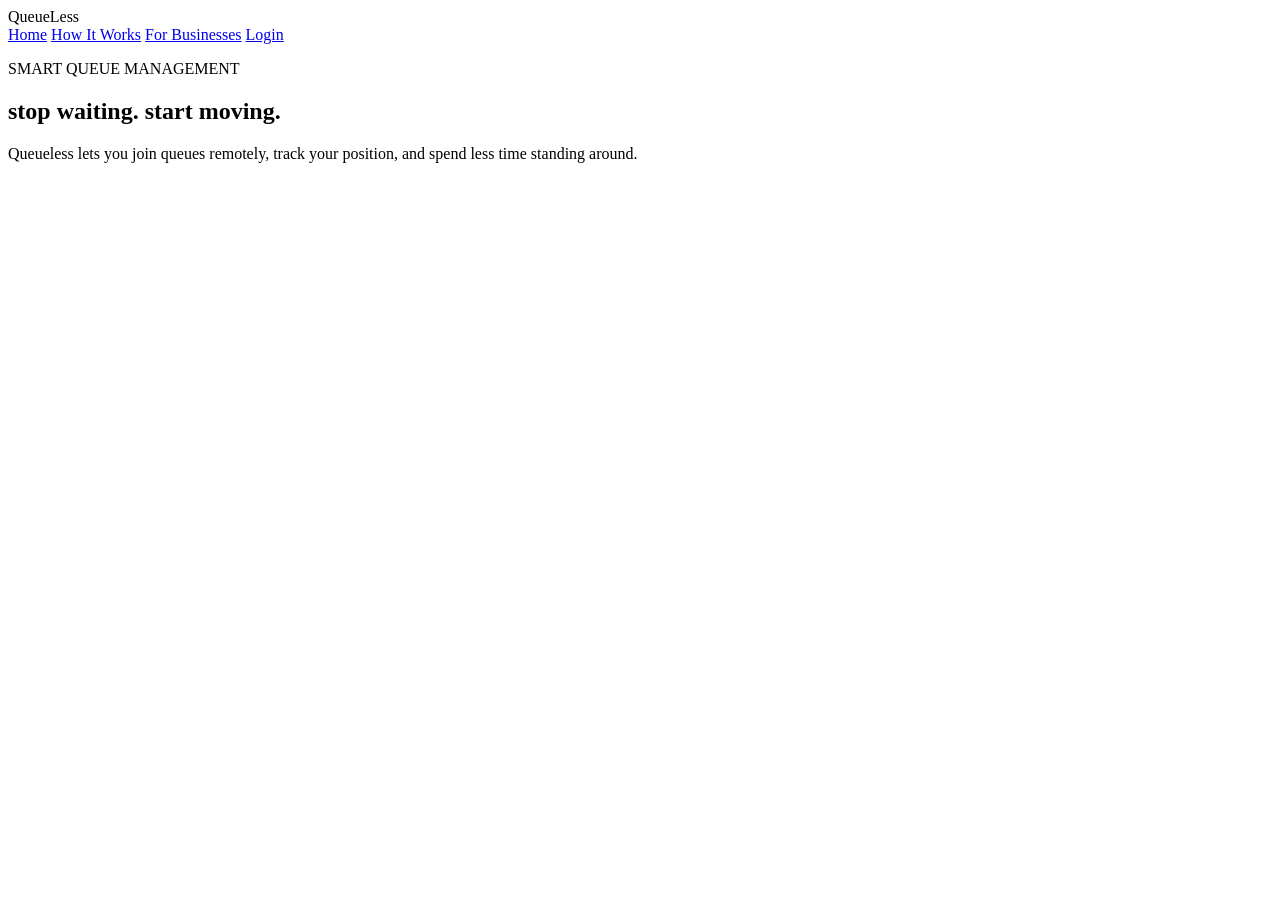
==== index.html @ 55c0b99a "starting with html layout" ====
<!DOCTYPE html>
<html lang="en">

<head>
    <meta charset="UTF-8">

    <meta name="viewport" content="width=device-width, initial-scale=1.0">

    <title>Queueless - skip the wait</title>

    <link rel="stylesheet" href="css/style.css">
</head>

<body>
    <!-- Navigation -->

    <header class="navbar">
        <div class="logo">
            Queue<span>Less</span>
        </div>

        <nav>
            <a href="#home">Home</a>
            <a href="#how-it-works">How It Works</a>
            <a href="#business">For Businesses</a>
            <a href="#">Login</a>
        </nav>
    </header>

    <!--Hero Section-->

    <main>
        <section class="hero" id="home">
            <div class="hero-content">
                <p class="hero-label">
                    SMART QUEUE MANAGEMENT
                </p>
                <h1>
                    stop waiting.
                    <span>start moving.</span>
                </h1>

                <p class="hero-description">
                    Queueless lets you join queues remotely,
                    track your position, and spend less time
                    standing around.
                </p>
                <div class="hero"
            </div>
        </section>
    </main>
</body>
</html>
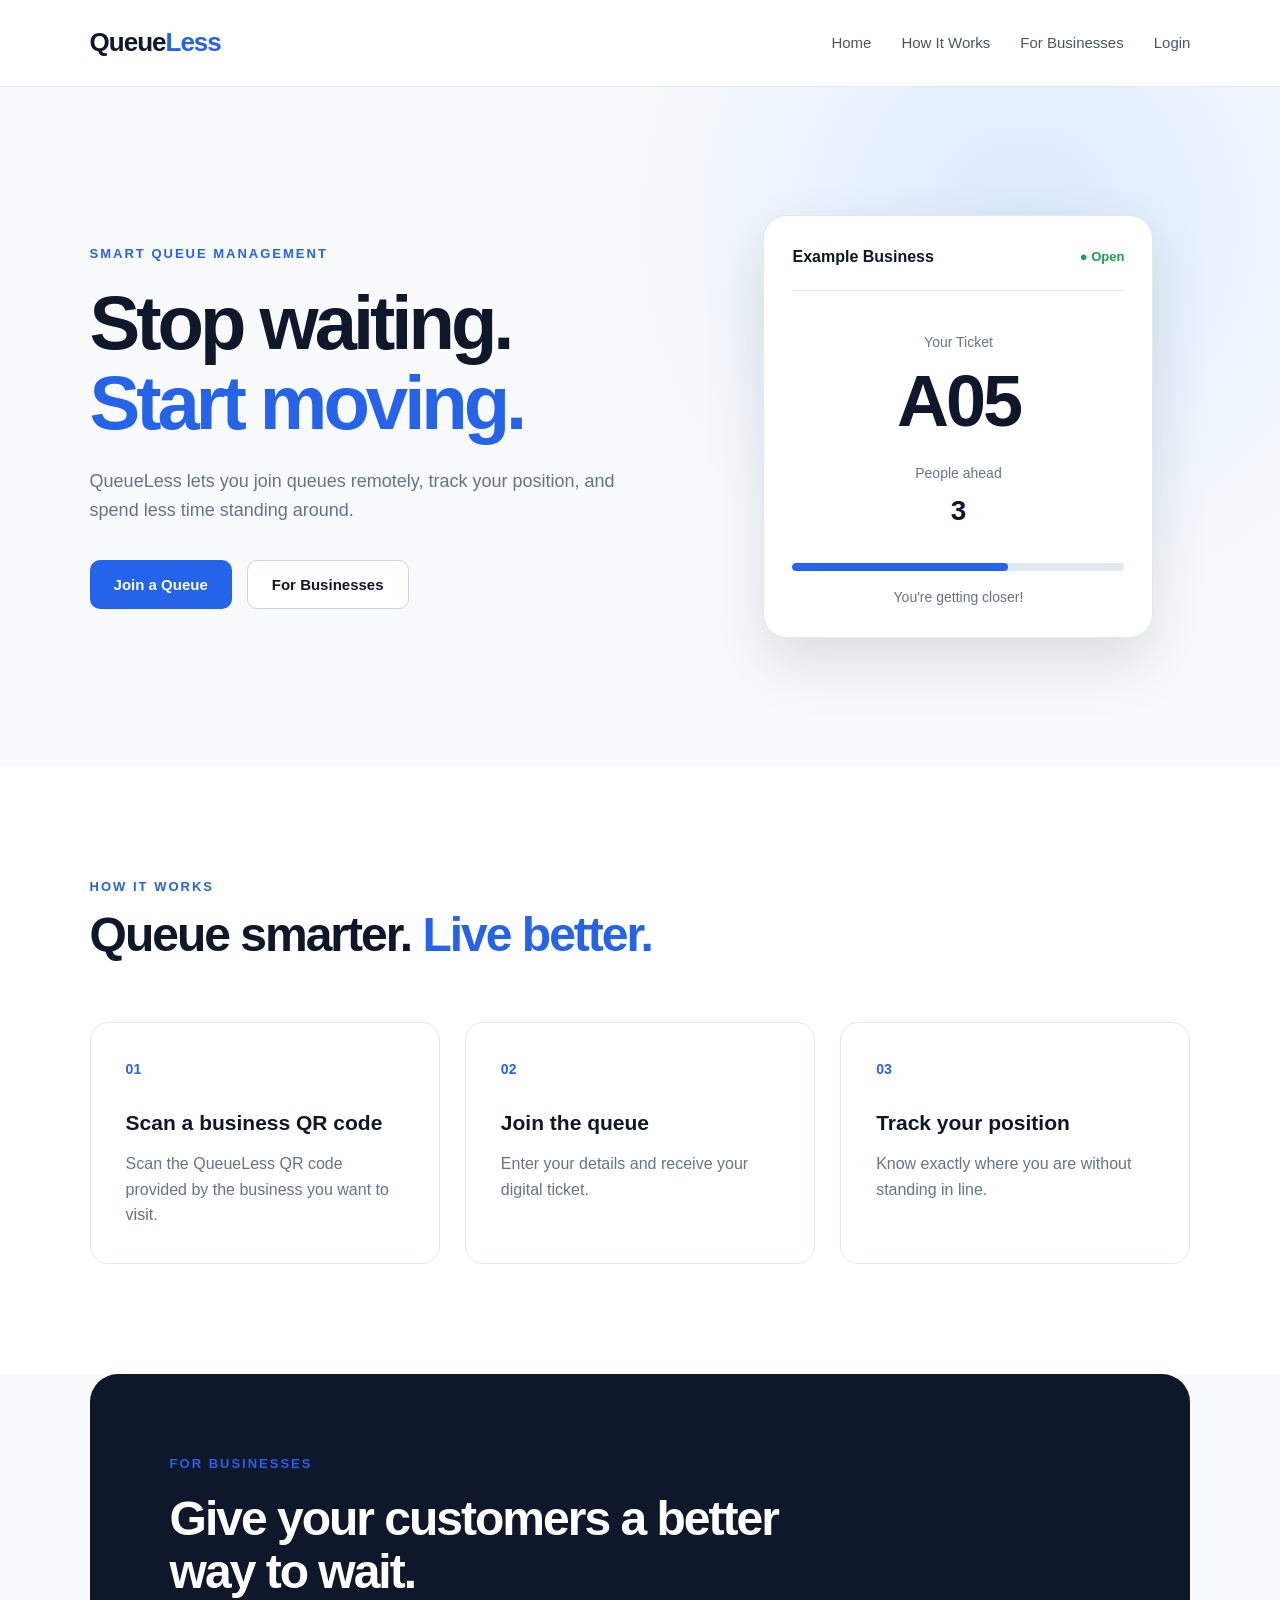
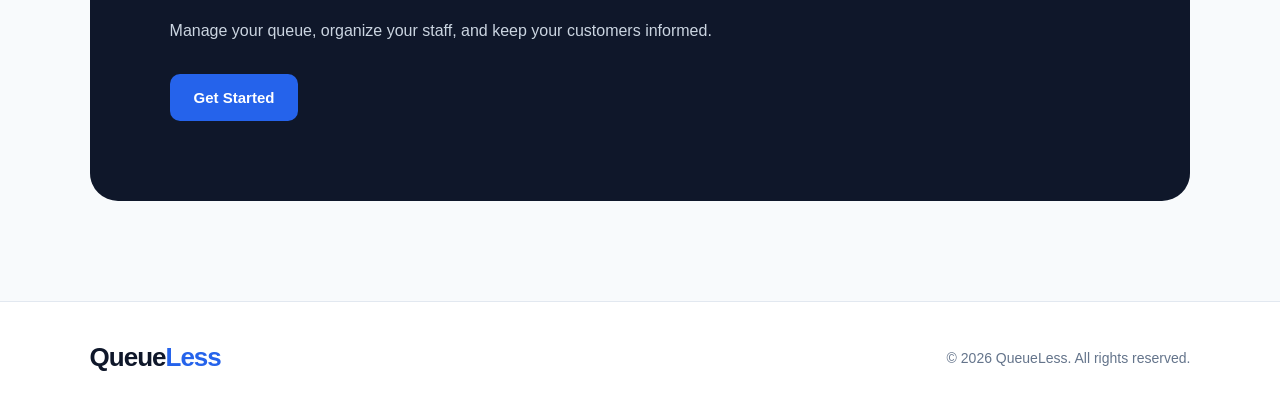
==== commit f70f5339: "feat: fronted started." ====
--- a/index.html
+++ b/index.html
@@ -6,15 +6,19 @@
 
     <meta name="viewport" content="width=device-width, initial-scale=1.0">
 
-    <title>Queueless - skip the wait</title>
+    <title>QueueLess — Skip the Wait</title>
 
     <link rel="stylesheet" href="css/style.css">
 </head>
 
 <body>
-    <!-- Navigation -->
+
+    <!-- =========================
+         NAVIGATION
+    ========================== -->
 
     <header class="navbar">
+
         <div class="logo">
             Queue<span>Less</span>
         </div>
@@ -25,29 +29,370 @@
             <a href="#business">For Businesses</a>
             <a href="#">Login</a>
         </nav>
+
     </header>
 
-    <!--Hero Section-->
+
+    <!-- =========================
+         MAIN CONTENT
+    ========================== -->
 
     <main>
+
+        <!-- =========================
+             HERO SECTION
+        ========================== -->
+
         <section class="hero" id="home">
+
             <div class="hero-content">
+
                 <p class="hero-label">
                     SMART QUEUE MANAGEMENT
                 </p>
+
                 <h1>
-                    stop waiting.
-                    <span>start moving.</span>
+                    Stop waiting.
+                    <span>Start moving.</span>
                 </h1>
 
                 <p class="hero-description">
-                    Queueless lets you join queues remotely,
+                    QueueLess lets you join queues remotely,
                     track your position, and spend less time
                     standing around.
                 </p>
-                <div class="hero"
-            </div>
+
+                <div class="hero-buttons">
+
+                    <button class="primary-btn" id="joinQueueBtn">
+                        Join a Queue
+                    </button>
+
+                    <button class="secondary-btn">
+                        For Businesses
+                    </button>
+
+                </div>
+
+            </div>
+
+
+            <!-- Queue Preview -->
+
+            <div class="queue-preview">
+
+                <div class="queue-card">
+
+                    <div class="queue-card-header">
+
+                        <span>
+                            Example Business
+                        </span>
+
+                        <span class="status">
+                            ● Open
+                        </span>
+
+                    </div>
+
+
+                    <div class="ticket">
+
+                        <p>
+                            Your Ticket
+                        </p>
+
+                        <h2>
+                            A05
+                        </h2>
+
+                        <p>
+                            People ahead
+                        </p>
+
+                        <strong>
+                            3
+                        </strong>
+
+                    </div>
+
+
+                    <div class="queue-progress">
+
+                        <div></div>
+
+                    </div>
+
+
+                    <p class="queue-message">
+                        You're getting closer!
+                    </p>
+
+                </div>
+
+            </div>
+
         </section>
+
+
+        <!-- =========================
+             CUSTOMER JOIN QUEUE MODAL
+        ========================== -->
+
+        <div class="join-form-container" id="joinFormContainer">
+
+            <div class="join-form">
+
+                <button
+                    class="close-btn"
+                    id="closeFormBtn"
+                    type="button"
+                >
+                    ×
+                </button>
+
+
+                <p class="hero-label">
+                    JOIN QUEUE
+                </p>
+
+
+                <h2>
+                    Get your place in line.
+                </h2>
+
+
+                <p>
+                    Enter your information below to join
+                    this business's queue.
+                </p>
+
+
+                <form id="joinQueueForm">
+
+                    <!-- Customer Name -->
+
+                    <div class="form-group">
+
+                        <label for="customerName">
+                            Your Name
+                        </label>
+
+                        <input
+                            type="text"
+                            id="customerName"
+                            placeholder="Enter your name"
+                            required
+                        >
+
+                    </div>
+
+
+                    <!-- Phone Number -->
+
+                    <div class="form-group">
+
+                        <label for="customerPhone">
+                            Phone Number
+                        </label>
+
+                        <input
+                            type="tel"
+                            id="customerPhone"
+                            placeholder="e.g. 690123456"
+                            required
+                        >
+
+                    </div>
+
+
+                    <!-- Number of People -->
+
+                    <div class="form-group">
+
+                        <label for="people">
+                            Number of People
+                        </label>
+
+                        <input
+                            type="number"
+                            id="people"
+                            min="1"
+                            value="1"
+                            required
+                        >
+
+                    </div>
+
+
+                    <!-- Submit -->
+
+                    <button
+                        type="submit"
+                        class="primary-btn form-submit-btn"
+                    >
+                        Join Queue
+                    </button>
+
+                </form>
+
+            </div>
+
+        </div>
+
+
+        <!-- =========================
+             HOW IT WORKS
+        ========================== -->
+
+        <section
+            class="how-it-works"
+            id="how-it-works"
+        >
+
+            <div class="section-heading">
+
+                <p>
+                    HOW IT WORKS
+                </p>
+
+                <h2>
+                    Queue smarter.
+                    <span>Live better.</span>
+                </h2>
+
+            </div>
+
+
+            <div class="steps">
+
+                <!-- Step 1 -->
+
+                <div class="step">
+
+                    <div class="step-number">
+                        01
+                    </div>
+
+                    <h3>
+                        Scan a business QR code
+                    </h3>
+
+                    <p>
+                        Scan the QueueLess QR code provided
+                        by the business you want to visit.
+                    </p>
+
+                </div>
+
+
+                <!-- Step 2 -->
+
+                <div class="step">
+
+                    <div class="step-number">
+                        02
+                    </div>
+
+                    <h3>
+                        Join the queue
+                    </h3>
+
+                    <p>
+                        Enter your details and receive
+                        your digital ticket.
+                    </p>
+
+                </div>
+
+
+                <!-- Step 3 -->
+
+                <div class="step">
+
+                    <div class="step-number">
+                        03
+                    </div>
+
+                    <h3>
+                        Track your position
+                    </h3>
+
+                    <p>
+                        Know exactly where you are
+                        without standing in line.
+                    </p>
+
+                </div>
+
+            </div>
+
+        </section>
+
+
+        <!-- =========================
+             BUSINESS SECTION
+        ========================== -->
+
+        <section
+            class="business-section"
+            id="business"
+        >
+
+            <div>
+
+                <p class="hero-label">
+                    FOR BUSINESSES
+                </p>
+
+
+                <h2>
+                    Give your customers
+                    a better way to wait.
+                </h2>
+
+
+                <p>
+                    Manage your queue, organize your staff,
+                    and keep your customers informed.
+                </p>
+
+
+                <button class="primary-btn">
+                    Get Started
+                </button>
+
+            </div>
+
+        </section>
+
     </main>
+
+
+    <!-- =========================
+         FOOTER
+    ========================== -->
+
+    <footer>
+
+        <div class="logo">
+            Queue<span>Less</span>
+        </div>
+
+
+        <p>
+            © 2026 QueueLess. All rights reserved.
+        </p>
+
+    </footer>
+
+
+    <!-- =========================
+         JAVASCRIPT
+    ========================== -->
+
+    <script src="js/script.js"></script>
+
 </body>
+
 </html>
--- a/css/style.css
+++ b/css/style.css
@@ -0,0 +1,577 @@
+/* =========================
+   RESET
+========================= */
+
+* {
+    margin: 0;
+    padding: 0;
+    box-sizing: border-box;
+}
+
+html {
+    scroll-behavior: smooth;
+}
+
+body {
+    font-family: Arial, Helvetica, sans-serif;
+    background: #f8fafc;
+    color: #0f172a;
+    line-height: 1.6;
+}
+
+
+/* =========================
+   NAVBAR
+========================= */
+
+.navbar {
+    width: 100%;
+    padding: 22px 7%;
+    display: flex;
+    justify-content: space-between;
+    align-items: center;
+    background: white;
+    border-bottom: 1px solid #e2e8f0;
+}
+
+.logo {
+    font-size: 26px;
+    font-weight: 800;
+    letter-spacing: -1px;
+}
+
+.logo span {
+    color: #2563eb;
+}
+
+.navbar nav {
+    display: flex;
+    gap: 30px;
+}
+
+.navbar nav a {
+    text-decoration: none;
+    color: #475569;
+    font-size: 15px;
+    font-weight: 500;
+    transition: 0.3s;
+}
+
+.navbar nav a:hover {
+    color: #2563eb;
+}
+
+
+/* =========================
+   HERO
+========================= */
+
+.hero {
+    min-height: 680px;
+    padding: 80px 7%;
+    display: grid;
+    grid-template-columns: 1.1fr 0.9fr;
+    gap: 70px;
+    align-items: center;
+    background:
+        radial-gradient(
+            circle at 80% 20%,
+            #dbeafe 0%,
+            transparent 35%
+        ),
+        #f8fafc;
+}
+
+.hero-content {
+    max-width: 650px;
+}
+
+.hero-label {
+    color: #2563eb;
+    font-size: 13px;
+    font-weight: 800;
+    letter-spacing: 2px;
+    margin-bottom: 18px;
+}
+
+.hero h1 {
+    font-size: clamp(48px, 6vw, 76px);
+    line-height: 1.05;
+    letter-spacing: -4px;
+    margin-bottom: 25px;
+}
+
+.hero h1 span {
+    display: block;
+    color: #2563eb;
+}
+
+.hero-description {
+    max-width: 540px;
+    color: #64748b;
+    font-size: 18px;
+    margin-bottom: 35px;
+}
+
+.hero-buttons {
+    display: flex;
+    gap: 15px;
+    flex-wrap: wrap;
+}
+
+
+/* =========================
+   BUTTONS
+========================= */
+
+button {
+    border: none;
+    cursor: pointer;
+    font-family: inherit;
+    font-weight: 700;
+    font-size: 15px;
+    padding: 15px 24px;
+    border-radius: 10px;
+    transition: 0.3s;
+}
+
+.primary-btn {
+    background: #2563eb;
+    color: white;
+}
+
+.primary-btn:hover {
+    background: #1d4ed8;
+    transform: translateY(-2px);
+}
+
+.secondary-btn {
+    background: white;
+    color: #0f172a;
+    border: 1px solid #cbd5e1;
+}
+
+.secondary-btn:hover {
+    border-color: #2563eb;
+    color: #2563eb;
+}
+
+
+/* =========================
+   QUEUE CARD
+========================= */
+
+.queue-preview {
+    display: flex;
+    justify-content: center;
+}
+
+.queue-card {
+    width: 100%;
+    max-width: 390px;
+    padding: 28px;
+    background: white;
+    border-radius: 24px;
+    border: 1px solid #e2e8f0;
+    box-shadow: 0 25px 60px rgba(15, 23, 42, 0.12);
+    animation: floatCard 4s ease-in-out infinite;
+}
+
+.queue-card-header {
+    display: flex;
+    justify-content: space-between;
+    align-items: center;
+    font-weight: 700;
+    padding-bottom: 20px;
+    border-bottom: 1px solid #e2e8f0;
+}
+
+.status {
+    color: #16a34a;
+    font-size: 13px;
+}
+
+.ticket {
+    text-align: center;
+    padding: 40px 0 30px;
+}
+
+.ticket p {
+    color: #64748b;
+    font-size: 14px;
+}
+
+.ticket h2 {
+    font-size: 72px;
+    line-height: 1;
+    margin: 12px 0 25px;
+    letter-spacing: -3px;
+}
+
+.ticket strong {
+    display: block;
+    font-size: 28px;
+    margin-top: 4px;
+}
+
+.queue-progress {
+    height: 8px;
+    background: #e2e8f0;
+    border-radius: 20px;
+    overflow: hidden;
+}
+
+.queue-progress div {
+    width: 65%;
+    height: 100%;
+    background: #2563eb;
+    border-radius: inherit;
+}
+
+.queue-message {
+    text-align: center;
+    color: #64748b;
+    font-size: 14px;
+    margin-top: 15px;
+}
+
+
+/* =========================
+   HOW IT WORKS
+========================= */
+
+.how-it-works {
+    padding: 110px 7%;
+    background: white;
+}
+
+.section-heading {
+    max-width: 650px;
+    margin-bottom: 60px;
+}
+
+.section-heading p {
+    color: #2563eb;
+    font-size: 13px;
+    font-weight: 800;
+    letter-spacing: 2px;
+    margin-bottom: 12px;
+}
+
+.section-heading h2 {
+    font-size: 48px;
+    line-height: 1.1;
+    letter-spacing: -2px;
+}
+
+.section-heading h2 span {
+    color: #2563eb;
+}
+
+.steps {
+    display: grid;
+    grid-template-columns: repeat(3, 1fr);
+    gap: 25px;
+}
+
+.step {
+    padding: 35px;
+    border: 1px solid #e2e8f0;
+    border-radius: 18px;
+    transition: 0.3s;
+}
+
+.step:hover {
+    transform: translateY(-5px);
+    box-shadow: 0 15px 35px rgba(15, 23, 42, 0.08);
+}
+
+.step-number {
+    color: #2563eb;
+    font-size: 14px;
+    font-weight: 800;
+    margin-bottom: 25px;
+}
+
+.step h3 {
+    font-size: 21px;
+    margin-bottom: 12px;
+}
+
+.step p {
+    color: #64748b;
+}
+
+
+/* =========================
+   BUSINESS SECTION
+========================= */
+
+.business-section {
+    margin: 0 7% 100px;
+    padding: 80px;
+    border-radius: 28px;
+    background: #0f172a;
+    color: white;
+}
+
+.business-section h2 {
+    max-width: 650px;
+    font-size: 48px;
+    line-height: 1.1;
+    letter-spacing: -2px;
+    margin-bottom: 20px;
+}
+
+.business-section > div > p:not(.hero-label) {
+    max-width: 550px;
+    color: #cbd5e1;
+    margin-bottom: 30px;
+}
+
+
+/* =========================
+   FOOTER
+========================= */
+
+footer {
+    padding: 35px 7%;
+    display: flex;
+    justify-content: space-between;
+    align-items: center;
+    background: white;
+    border-top: 1px solid #e2e8f0;
+}
+
+footer p {
+    color: #64748b;
+    font-size: 14px;
+}
+
+/* =========================
+   JOIN QUEUE MODAL
+========================= */
+
+.join-form-container {
+    display: none;
+    position: fixed;
+    inset: 0;
+    z-index: 1000;
+
+    align-items: center;
+    justify-content: center;
+
+    padding: 20px;
+
+    background: rgba(15, 23, 42, 0.65);
+    backdrop-filter: blur(8px);
+}
+
+.join-form {
+    position: relative;
+
+    width: 100%;
+    max-width: 500px;
+
+    padding: 40px;
+
+    background: white;
+    border-radius: 24px;
+
+    box-shadow: 0 30px 80px rgba(15, 23, 42, 0.25);
+
+    animation: formAppear 0.25s ease;
+}
+
+.join-form h2 {
+    font-size: 34px;
+    line-height: 1.1;
+    letter-spacing: -1px;
+    margin-bottom: 10px;
+}
+
+.join-form > p:not(.hero-label) {
+    color: #64748b;
+    margin-bottom: 30px;
+}
+
+.close-btn {
+    position: absolute;
+    top: 18px;
+    right: 20px;
+
+    width: 38px;
+    height: 38px;
+
+    padding: 0;
+
+    display: flex;
+    align-items: center;
+    justify-content: center;
+
+    border-radius: 50%;
+
+    background: #f1f5f9;
+    color: #475569;
+
+    font-size: 25px;
+    font-weight: 400;
+}
+
+.close-btn:hover {
+    background: #e2e8f0;
+    color: #0f172a;
+}
+
+.form-group {
+    margin-bottom: 20px;
+}
+
+.form-group label {
+    display: block;
+
+    margin-bottom: 8px;
+
+    font-size: 14px;
+    font-weight: 700;
+    color: #334155;
+}
+
+.form-group input {
+    width: 100%;
+
+    padding: 14px 16px;
+
+    border: 1px solid #cbd5e1;
+    border-radius: 10px;
+
+    outline: none;
+
+    font-family: inherit;
+    font-size: 15px;
+
+    transition: 0.2s;
+}
+
+.form-group input:focus {
+    border-color: #2563eb;
+
+    box-shadow: 0 0 0 3px rgba(37, 99, 235, 0.12);
+}
+
+.form-submit-btn {
+    width: 100%;
+    margin-top: 5px;
+}
+
+@keyframes formAppear {
+
+    from {
+        opacity: 0;
+        transform: translateY(15px) scale(0.98);
+    }
+
+    to {
+        opacity: 1;
+        transform: translateY(0) scale(1);
+    }
+
+}
+
+
+/* =========================
+   ANIMATION
+========================= */
+
+@keyframes floatCard {
+
+    0% {
+        transform: translateY(0);
+    }
+
+    50% {
+        transform: translateY(-10px);
+    }
+
+    100% {
+        transform: translateY(0);
+    }
+
+}
+
+
+/* =========================
+   MOBILE
+========================= */
+
+@media (max-width: 800px) {
+
+    .navbar {
+        padding: 18px 5%;
+    }
+
+    .navbar nav {
+        display: none;
+    }
+
+    .hero {
+        padding: 65px 5%;
+        grid-template-columns: 1fr;
+        gap: 50px;
+        text-align: center;
+    }
+
+    .hero-description {
+        margin-left: auto;
+        margin-right: auto;
+    }
+
+    .hero-buttons {
+        justify-content: center;
+    }
+
+    .hero h1 {
+        letter-spacing: -2px;
+    }
+
+    .queue-card {
+        max-width: 360px;
+    }
+
+    .how-it-works {
+        padding: 80px 5%;
+    }
+
+    .section-heading h2 {
+        font-size: 38px;
+    }
+
+    .steps {
+        grid-template-columns: 1fr;
+    }
+
+    .business-section {
+        margin: 0 5% 70px;
+        padding: 45px 30px;
+    }
+
+    .business-section h2 {
+        font-size: 38px;
+    }
+
+    footer {
+        padding: 30px 5%;
+        flex-direction: column;
+        gap: 15px;
+        text-align: center;
+    }
+
+    .join-form {
+    padding: 30px 22px;
+}
+
+.join-form h2 {
+    font-size: 28px;
+}
+
+}
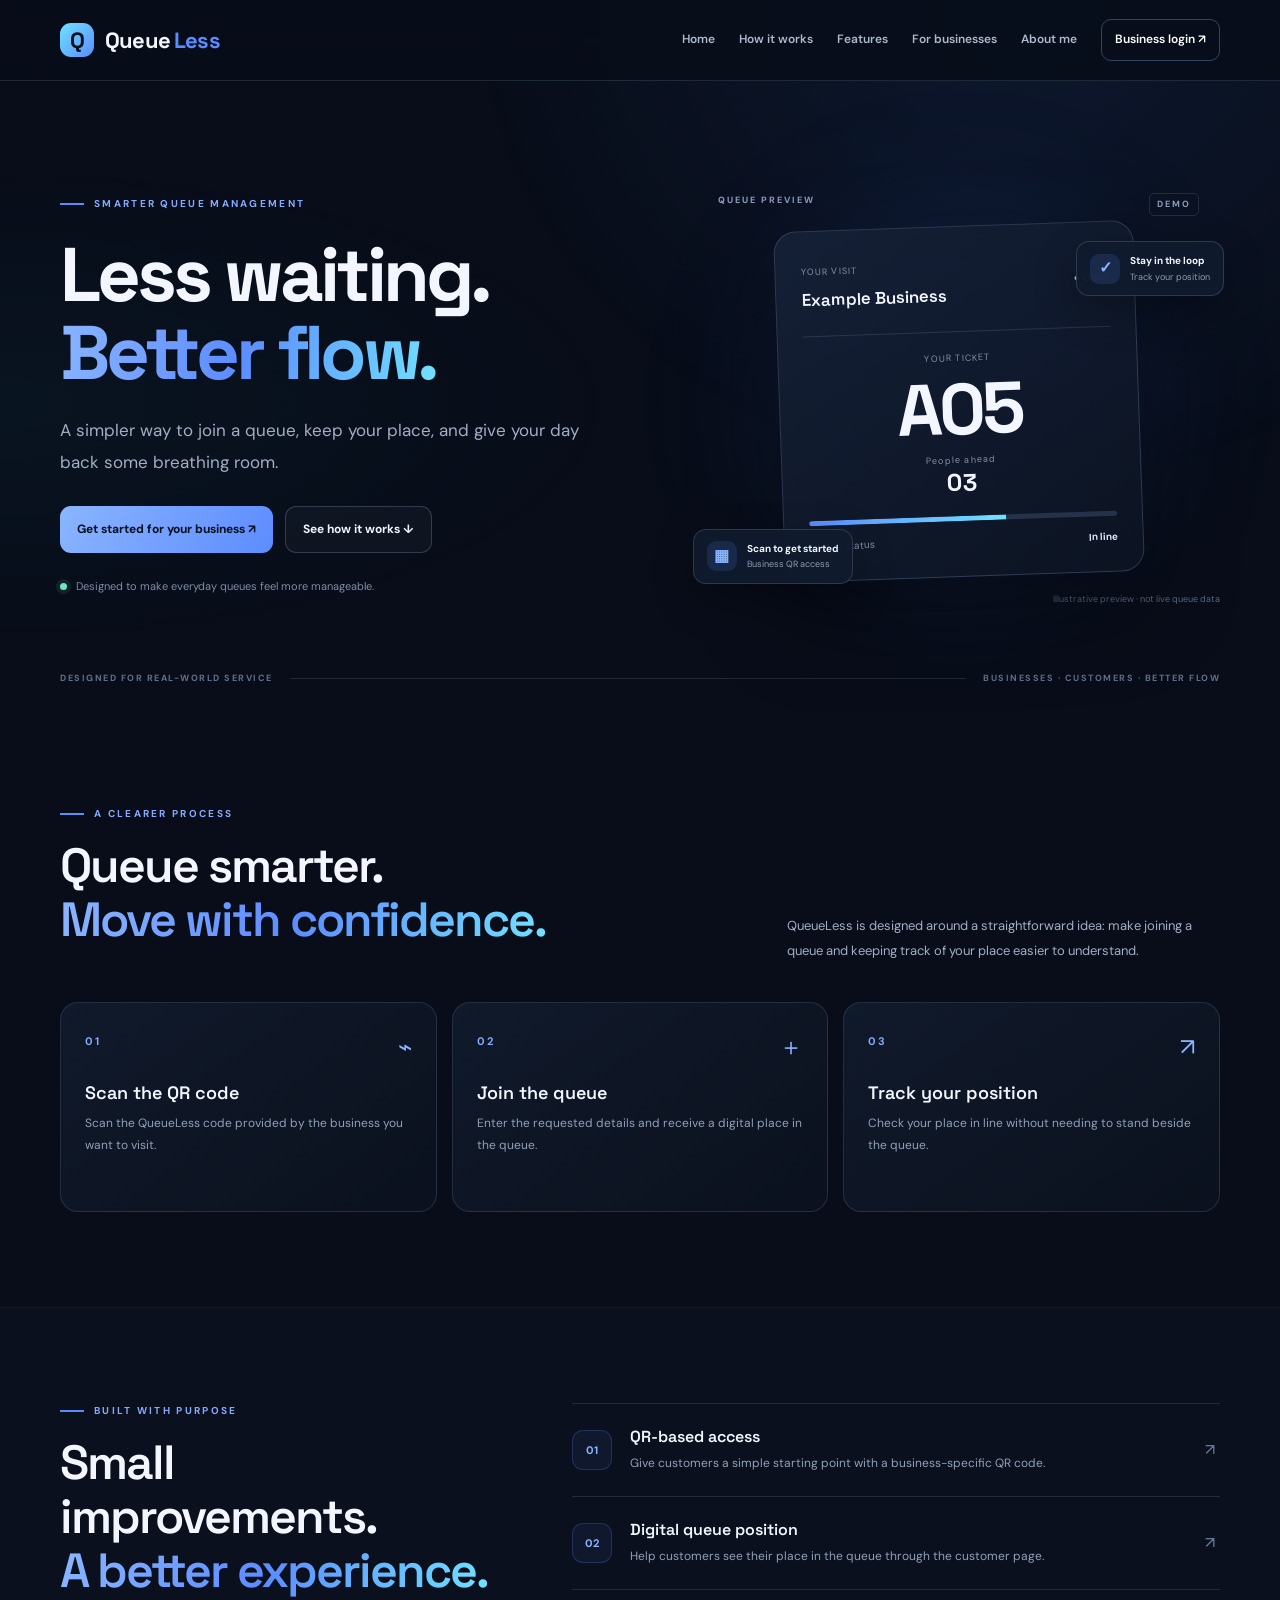
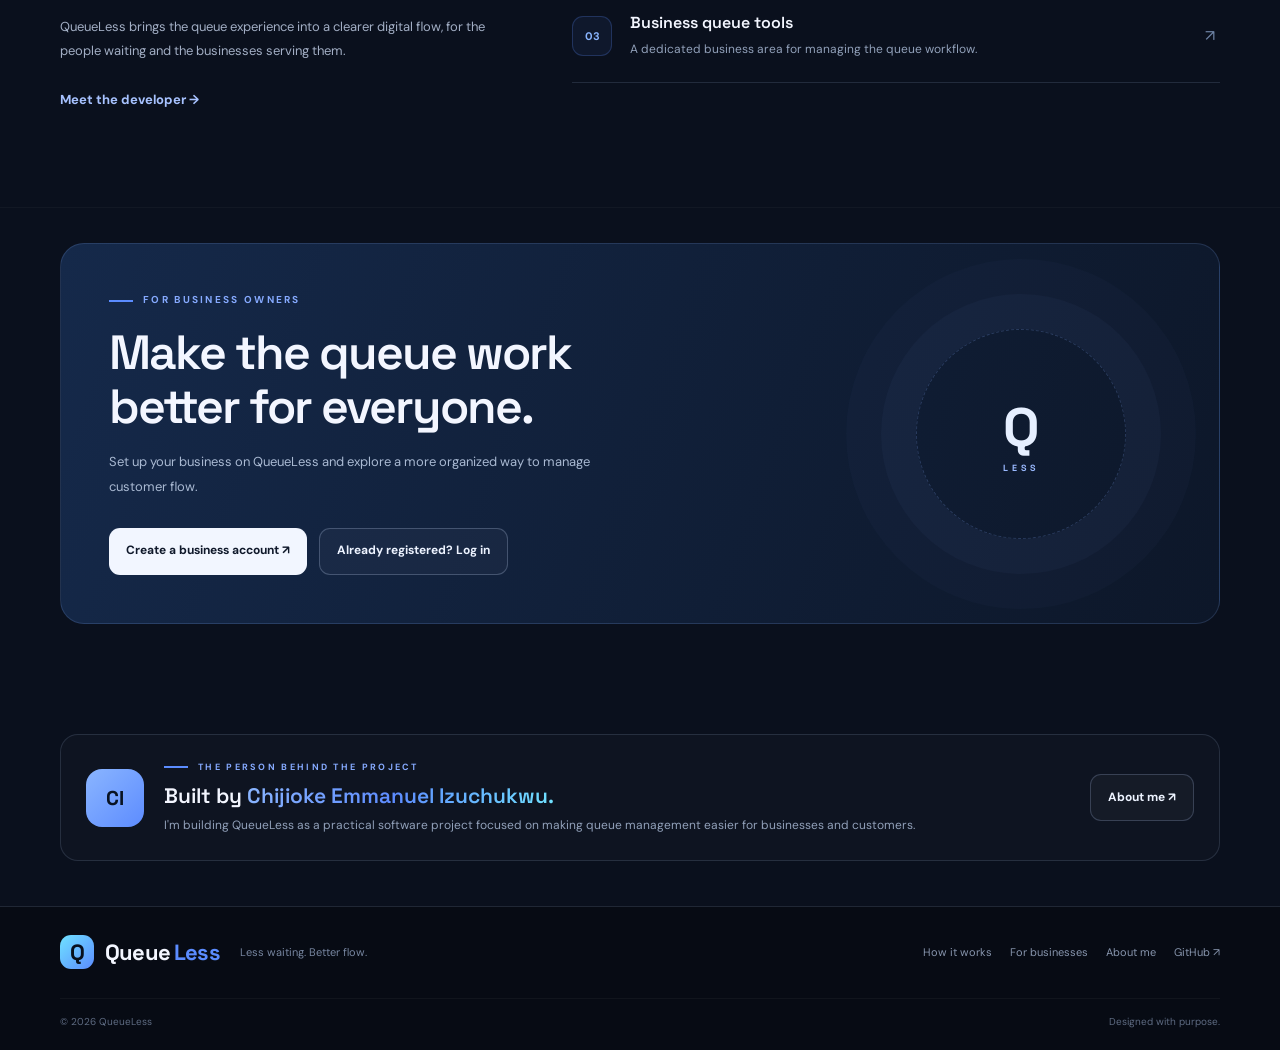
==== commit 928d58a1: "updates" ====
--- a/index.html
+++ b/index.html
@@ -1,398 +1,26 @@
-<!DOCTYPE html>
-<html lang="en">
-
-<head>
-    <meta charset="UTF-8">
-
-    <meta name="viewport" content="width=device-width, initial-scale=1.0">
-
-    <title>QueueLess — Skip the Wait</title>
-
-    <link rel="stylesheet" href="css/style.css">
-</head>
-
-<body>
-
-    <!-- =========================
-         NAVIGATION
-    ========================== -->
-
-    <header class="navbar">
-
-        <div class="logo">
-            Queue<span>Less</span>
-        </div>
-
-        <nav>
-            <a href="#home">Home</a>
-            <a href="#how-it-works">How It Works</a>
-            <a href="#business">For Businesses</a>
-            <a href="#">Login</a>
-        </nav>
-
-    </header>
-
-
-    <!-- =========================
-         MAIN CONTENT
-    ========================== -->
-
-    <main>
-
-        <!-- =========================
-             HERO SECTION
-        ========================== -->
-
-        <section class="hero" id="home">
-
-            <div class="hero-content">
-
-                <p class="hero-label">
-                    SMART QUEUE MANAGEMENT
-                </p>
-
-                <h1>
-                    Stop waiting.
-                    <span>Start moving.</span>
-                </h1>
-
-                <p class="hero-description">
-                    QueueLess lets you join queues remotely,
-                    track your position, and spend less time
-                    standing around.
-                </p>
-
-                <div class="hero-buttons">
-
-                    <button class="primary-btn" id="joinQueueBtn">
-                        Join a Queue
-                    </button>
-
-                    <button class="secondary-btn">
-                        For Businesses
-                    </button>
-
-                </div>
-
-            </div>
-
-
-            <!-- Queue Preview -->
-
-            <div class="queue-preview">
-
-                <div class="queue-card">
-
-                    <div class="queue-card-header">
-
-                        <span>
-                            Example Business
-                        </span>
-
-                        <span class="status">
-                            ● Open
-                        </span>
-
-                    </div>
-
-
-                    <div class="ticket">
-
-                        <p>
-                            Your Ticket
-                        </p>
-
-                        <h2>
-                            A05
-                        </h2>
-
-                        <p>
-                            People ahead
-                        </p>
-
-                        <strong>
-                            3
-                        </strong>
-
-                    </div>
-
-
-                    <div class="queue-progress">
-
-                        <div></div>
-
-                    </div>
-
-
-                    <p class="queue-message">
-                        You're getting closer!
-                    </p>
-
-                </div>
-
-            </div>
-
-        </section>
-
-
-        <!-- =========================
-             CUSTOMER JOIN QUEUE MODAL
-        ========================== -->
-
-        <div class="join-form-container" id="joinFormContainer">
-
-            <div class="join-form">
-
-                <button
-                    class="close-btn"
-                    id="closeFormBtn"
-                    type="button"
-                >
-                    ×
-                </button>
-
-
-                <p class="hero-label">
-                    JOIN QUEUE
-                </p>
-
-
-                <h2>
-                    Get your place in line.
-                </h2>
-
-
-                <p>
-                    Enter your information below to join
-                    this business's queue.
-                </p>
-
-
-                <form id="joinQueueForm">
-
-                    <!-- Customer Name -->
-
-                    <div class="form-group">
-
-                        <label for="customerName">
-                            Your Name
-                        </label>
-
-                        <input
-                            type="text"
-                            id="customerName"
-                            placeholder="Enter your name"
-                            required
-                        >
-
-                    </div>
-
-
-                    <!-- Phone Number -->
-
-                    <div class="form-group">
-
-                        <label for="customerPhone">
-                            Phone Number
-                        </label>
-
-                        <input
-                            type="tel"
-                            id="customerPhone"
-                            placeholder="e.g. 690123456"
-                            required
-                        >
-
-                    </div>
-
-
-                    <!-- Number of People -->
-
-                    <div class="form-group">
-
-                        <label for="people">
-                            Number of People
-                        </label>
-
-                        <input
-                            type="number"
-                            id="people"
-                            min="1"
-                            value="1"
-                            required
-                        >
-
-                    </div>
-
-
-                    <!-- Submit -->
-
-                    <button
-                        type="submit"
-                        class="primary-btn form-submit-btn"
-                    >
-                        Join Queue
-                    </button>
-
-                </form>
-
-            </div>
-
-        </div>
-
-
-        <!-- =========================
-             HOW IT WORKS
-        ========================== -->
-
-        <section
-            class="how-it-works"
-            id="how-it-works"
-        >
-
-            <div class="section-heading">
-
-                <p>
-                    HOW IT WORKS
-                </p>
-
-                <h2>
-                    Queue smarter.
-                    <span>Live better.</span>
-                </h2>
-
-            </div>
-
-
-            <div class="steps">
-
-                <!-- Step 1 -->
-
-                <div class="step">
-
-                    <div class="step-number">
-                        01
-                    </div>
-
-                    <h3>
-                        Scan a business QR code
-                    </h3>
-
-                    <p>
-                        Scan the QueueLess QR code provided
-                        by the business you want to visit.
-                    </p>
-
-                </div>
-
-
-                <!-- Step 2 -->
-
-                <div class="step">
-
-                    <div class="step-number">
-                        02
-                    </div>
-
-                    <h3>
-                        Join the queue
-                    </h3>
-
-                    <p>
-                        Enter your details and receive
-                        your digital ticket.
-                    </p>
-
-                </div>
-
-
-                <!-- Step 3 -->
-
-                <div class="step">
-
-                    <div class="step-number">
-                        03
-                    </div>
-
-                    <h3>
-                        Track your position
-                    </h3>
-
-                    <p>
-                        Know exactly where you are
-                        without standing in line.
-                    </p>
-
-                </div>
-
-            </div>
-
-        </section>
-
-
-        <!-- =========================
-             BUSINESS SECTION
-        ========================== -->
-
-        <section
-            class="business-section"
-            id="business"
-        >
-
-            <div>
-
-                <p class="hero-label">
-                    FOR BUSINESSES
-                </p>
-
-
-                <h2>
-                    Give your customers
-                    a better way to wait.
-                </h2>
-
-
-                <p>
-                    Manage your queue, organize your staff,
-                    and keep your customers informed.
-                </p>
-
-
-                <button class="primary-btn">
-                    Get Started
-                </button>
-
-            </div>
-
-        </section>
-
-    </main>
-
-
-    <!-- =========================
-         FOOTER
-    ========================== -->
-
-    <footer>
-
-        <div class="logo">
-            Queue<span>Less</span>
-        </div>
-
-
-        <p>
-            © 2026 QueueLess. All rights reserved.
-        </p>
-
-    </footer>
-
-
-    <!-- =========================
-         JAVASCRIPT
-    ========================== -->
-
-    <script src="js/script.js"></script>
-
-</body>
-
-</html>+<!doctype html>
+<html lang="en"><head>
+<meta charset="utf-8"><meta name="viewport" content="width=device-width,initial-scale=1">
+<meta name="theme-color" content="#080d19"><meta name="description" content="QueueLess makes joining and tracking queues simpler for customers and businesses.">
+<title>QueueLess — Less waiting. Better flow.</title>
+<link rel="preconnect" href="https://fonts.googleapis.com"><link rel="preconnect" href="https://fonts.gstatic.com" crossorigin>
+<link href="https://fonts.googleapis.com/css2?family=DM+Sans:wght@400;500;600;700&family=Space+Grotesk:wght@400;500;600;700&display=swap" rel="stylesheet">
+<link rel="stylesheet" href="css/landing.css"><script src="js/landing.js" defer></script></head>
+<body><a class="skip" href="#main">Skip to content</a>
+<header class="header"><div class="container navwrap"><a class="brand" href="index.html"><span class="brandmark">Q</span>Queue<span class="blue">Less</span></a>
+<button class="menubtn" aria-expanded="false" aria-controls="nav" aria-label="Toggle navigation">☰</button>
+<nav id="nav"><a href="index.html">Home</a><a href="#how">How it works</a><a href="#features">Features</a><a href="#business">For businesses</a><a href="about.html">About me</a><a class="navcta" href="busi_login.html">Business login ↗</a></nav></div></header>
+<main id="main">
+<section class="hero" id="home"><div class="container herogrid"><div class="herocopy"><div class="eyebrow"><i></i> SMARTER QUEUE MANAGEMENT</div><h1>Less waiting.<br><span class="gradient">Better flow.</span></h1><p class="lead">A simpler way to join a queue, keep your place, and give your day back some breathing room.</p><div class="actions"><a class="btn primary" href="busi_register.html">Get started for your business ↗</a><a class="btn secondary" href="#how">See how it works ↓</a></div><p class="note"><b></b> Designed to make everyday queues feel more manageable.</p></div>
+<div class="visual"><div class="visual-label">QUEUE PREVIEW <span>DEMO</span></div><div class="ticket"><div class="tickethead"><div><small>YOUR VISIT</small><h2>Example Business</h2></div><span class="open">● Open</span></div><hr><small class="center">YOUR TICKET</small><div class="ticketnum">A05</div><small class="center">People ahead</small><strong class="people">03</strong><div class="progress"><span></span></div><div class="ticketfoot"><span>Queue status</span><b>In line</b></div></div><div class="float ftop"><b>✓</b><span><strong>Stay in the loop</strong><small>Track your position</small></span></div><div class="float fbottom"><b>▦</b><span><strong>Scan to get started</strong><small>Business QR access</small></span></div><p class="caption">Illustrative preview · not live queue data</p></div></div><div class="container herobottom"><span>DESIGNED FOR REAL-WORLD SERVICE</span><i></i><span>BUSINESSES · CUSTOMERS · BETTER FLOW</span></div></section>
+<section class="section" id="how"><div class="container"><div class="sectionhead"><div><div class="eyebrow"><i></i> A CLEARER PROCESS</div><h2>Queue smarter.<br><span class="gradient">Move with confidence.</span></h2></div><p>QueueLess is designed around a straightforward idea: make joining a queue and keeping track of your place easier to understand.</p></div><div class="steps">
+<article><span class="num">01</span><span class="stepicon">⌁</span><h3>Scan the QR code</h3><p>Scan the QueueLess code provided by the business you want to visit.</p></article>
+<article><span class="num">02</span><span class="stepicon">＋</span><h3>Join the queue</h3><p>Enter the requested details and receive a digital place in the queue.</p></article>
+<article><span class="num">03</span><span class="stepicon">↗</span><h3>Track your position</h3><p>Check your place in line without needing to stand beside the queue.</p></article></div></div></section>
+<section class="section features" id="features"><div class="container featuregrid"><div><div class="eyebrow"><i></i> BUILT WITH PURPOSE</div><h2>Small improvements.<br><span class="gradient">A better experience.</span></h2><p>QueueLess brings the queue experience into a clearer digital flow, for the people waiting and the businesses serving them.</p><a class="textlink" href="about.html">Meet the developer →</a></div><div class="featurelist">
+<article><b>01</b><div><h3>QR-based access</h3><p>Give customers a simple starting point with a business-specific QR code.</p></div><span>↗</span></article>
+<article><b>02</b><div><h3>Digital queue position</h3><p>Help customers see their place in the queue through the customer page.</p></div><span>↗</span></article>
+<article><b>03</b><div><h3>Business queue tools</h3><p>A dedicated business area for managing the queue workflow.</p></div><span>↗</span></article></div></div></section>
+<section class="section cta-section" id="business"><div class="container cta"><div class="eyebrow"><i></i> FOR BUSINESS OWNERS</div><h2>Make the queue work<br>better for everyone.</h2><p>Set up your business on QueueLess and explore a more organized way to manage customer flow.</p><div class="actions"><a class="btn light" href="busi_register.html">Create a business account ↗</a><a class="btn outline" href="busi_login.html">Already registered? Log in</a></div><div class="orbit" aria-hidden="true">Q<span>LESS</span></div></div></section>
+<section class="aboutteaser"><div class="container teaser"><div class="avatar">CI</div><div><div class="eyebrow"><i></i> THE PERSON BEHIND THE PROJECT</div><h2>Built by <span class="gradient">Chijioke Emmanuel Izuchukwu.</span></h2><p>I'm building QueueLess as a practical software project focused on making queue management easier for businesses and customers.</p></div><a class="btn secondary" href="about.html">About me ↗</a></div></section>
+</main><footer><div class="container footmain"><a class="brand" href="index.html"><span class="brandmark">Q</span>Queue<span class="blue">Less</span></a><p>Less waiting. Better flow.</p><div class="footlinks"><a href="#how">How it works</a><a href="#business">For businesses</a><a href="about.html">About me</a><a href="https://github.com/Izuchukwu271" target="_blank" rel="noopener noreferrer">GitHub ↗</a></div></div><div class="container footbottom"><span>© <span data-year>2026</span> QueueLess</span><span>Designed with purpose.</span></div></footer></body></html>
--- a/css/landing.css
+++ b/css/landing.css
@@ -0,0 +1,3 @@
+*{box-sizing:border-box}html{scroll-behavior:smooth;scroll-padding-top:90px} :root{--bg:#080d19;--panel:#101a2b;--text:#f3f6ff;--muted:#a2aec4;--blue:#5b8cff;--cyan:#6fe2ff;--line:rgba(164,187,224,.16);--display:"Space Grotesk",sans-serif;--body:"DM Sans",sans-serif}body{margin:0;background:var(--bg);color:var(--text);font:16px/1.65 var(--body);-webkit-font-smoothing:antialiased}body:before{content:"";position:fixed;inset:0;z-index:-1;pointer-events:none;background:radial-gradient(ellipse at 80% 0%,#203c7040,transparent 38%),radial-gradient(ellipse at 0% 45%,#17788a12,transparent 34%)}a{color:inherit;text-decoration:none}a:focus-visible,button:focus-visible{outline:3px solid var(--cyan);outline-offset:4px}.container{width:min(1160px,calc(100% - 48px));margin:auto}.skip{position:absolute;top:-60px;left:15px;background:var(--cyan);color:#07101d;padding:8px;z-index:99}.skip:focus{top:10px}.header{position:sticky;top:0;z-index:50;background:#080d19dc;border-bottom:1px solid var(--line);backdrop-filter:blur(18px)}.navwrap{min-height:80px;display:flex;align-items:center;justify-content:space-between;gap:24px}.brand{display:inline-flex;align-items:center;gap:4px;font:700 22px var(--display);letter-spacing:-.8px;white-space:nowrap}.brandmark{display:grid;place-items:center;width:34px;height:34px;margin-right:7px;border-radius:11px;color:#07101d;background:linear-gradient(135deg,var(--cyan),var(--blue))}.blue{color:var(--blue)}nav{display:flex;align-items:center;gap:24px}nav a{color:#aeb9cc;font-size:12px;font-weight:600}nav a:hover,nav a.active{color:#fff}.navcta{padding:10px 13px;border:1px solid #85a6e65a;border-radius:10px;color:white}.menubtn{display:none;color:white;background:#ffffff08;border:1px solid var(--line);border-radius:9px;padding:8px 12px;font-size:20px}.hero{padding:75px 0 25px;overflow:hidden}.herogrid{display:grid;grid-template-columns:1.05fr .95fr;gap:60px;align-items:center;min-height:490px}.eyebrow{display:flex;align-items:center;gap:10px;color:#86aaff;font-size:10px;font-weight:700;letter-spacing:2.3px}.eyebrow i{width:24px;height:2px;background:var(--blue);display:inline-block}.hero h1,.abouthero h1{font:700 clamp(48px,6vw,76px)/1.02 var(--display);letter-spacing:-4px;margin:24px 0}.gradient{background:linear-gradient(100deg,#8ab5ff,#5d8cff 48%,#70e2ff);background-clip:text;-webkit-background-clip:text;color:transparent}.lead{max-width:540px;color:var(--muted);font-size:17px;line-height:1.85}.actions{display:flex;flex-wrap:wrap;gap:12px;margin-top:28px}.btn{min-height:47px;display:inline-flex;align-items:center;justify-content:center;gap:10px;padding:0 17px;border-radius:11px;font-size:12px;font-weight:700;transition:.2s}.btn:hover{transform:translateY(-2px)}.primary{color:#07101d;background:linear-gradient(115deg,#8ab5ff,#5d8cff)}.secondary{color:#edf3ff;background:#ffffff08;border:1px solid #9fb5db40}.light{color:#10192b;background:#f2f6ff}.outline{border:1px solid #cedeff3d;color:#edf3ff;background:#ffffff08}.note{display:flex;align-items:center;gap:9px;color:#7e8ca6;font-size:11px;margin-top:24px}.note b{width:7px;height:7px;background:#6ee7bd;border-radius:50%;box-shadow:0 0 0 4px #6ee7bd19}.visual{position:relative;min-height:430px;display:flex;align-items:center;justify-content:center}.visual:before{content:"";position:absolute;width:350px;height:350px;border-radius:50%;background:#3c6fe62e;filter:blur(70px)}.visual-label{position:absolute;top:7px;left:4%;right:4%;color:#8f9fbb;font-size:9px;font-weight:700;letter-spacing:2px}.visual-label span{float:right;border:1px solid var(--line);padding:3px 7px;border-radius:5px}.ticket{position:relative;z-index:1;width:min(100%,360px);padding:25px;border:1px solid #9fbbe633;border-radius:22px;background:linear-gradient(145deg,#152137f5,#0c1423f7);box-shadow:0 35px 90px #0006;transform:rotate(-2deg)}.tickethead{display:flex;justify-content:space-between;align-items:center;gap:12px}.ticket small{font-size:9px;color:#8190aa;letter-spacing:1.2px}.ticket h2{font:600 17px var(--display);margin:6px 0}.open{font-size:10px;color:#6ee7bd}.ticket hr{border:0;border-top:1px solid var(--line);margin:19px 0}.center{display:block;text-align:center}.ticketnum{text-align:center;font:700 72px/1.2 var(--display);letter-spacing:-4px}.people{text-align:center;display:block;font:700 24px var(--display)}.progress{height:5px;background:#25324a;border-radius:9px;margin:18px 0 13px;overflow:hidden}.progress span{display:block;width:64%;height:100%;background:linear-gradient(90deg,var(--blue),var(--cyan))}.ticketfoot{display:flex;justify-content:space-between;color:#8190aa;font-size:10px}.ticketfoot b{color:#dce8ff}.float{position:absolute;z-index:2;display:flex;align-items:center;gap:10px;padding:11px 13px;border:1px solid #a1bbe633;border-radius:13px;background:#101b2df5;box-shadow:0 15px 40px #0004}.float>b{display:grid;place-items:center;width:30px;height:30px;border-radius:9px;background:#5b8cff25;color:#8ab5ff}.float strong,.float small{display:block}.float strong{font-size:10px}.float small{font-size:9px;color:#8e9cb4}.ftop{top:55px;right:-4px}.fbottom{bottom:32px;left:-5px}.caption{position:absolute;bottom:0;right:0;color:#596983;font-size:9px}.herobottom{display:flex;align-items:center;gap:17px;color:#62718b;font-size:9px;letter-spacing:1.5px;font-weight:700;margin-top:25px}.herobottom i{height:1px;background:var(--line);flex:1}.section{padding:95px 0}.sectionhead{display:grid;grid-template-columns:1fr .65fr;gap:60px;align-items:end;margin-bottom:38px}.section h2,.featuregrid h2,.cta h2,.storygrid h2,.values h2,.contact h2{font:600 clamp(34px,4vw,48px)/1.12 var(--display);letter-spacing:-2px;margin:17px 0}.sectionhead>p,.featuregrid>div>p{font-size:13px;line-height:1.9;color:var(--muted);margin:0}.steps{display:grid;grid-template-columns:repeat(3,1fr);gap:15px}.steps article{position:relative;min-height:210px;padding:24px;border:1px solid var(--line);border-radius:18px;background:linear-gradient(145deg,#131e31c2,#0c1320b8)}.num{font-size:11px;color:#83a9ff;font-weight:700;letter-spacing:2px}.stepicon{float:right;color:#8ab5ff;font-size:24px}.steps h3,.featurelist h3{font:600 18px var(--display);margin:28px 0 8px}.steps p,.featurelist p{color:#91a0b9;font-size:12px;line-height:1.85;margin:0}.features{background:#0a101d;border-block:1px solid #ffffff08}.featuregrid{display:grid;grid-template-columns:.8fr 1.2fr;gap:80px}.featuregrid>div>p{margin-bottom:22px}.textlink{color:#a7c2ff;font-size:13px;font-weight:700}.featurelist{border-top:1px solid var(--line)}.featurelist article{display:grid;grid-template-columns:42px 1fr 15px;align-items:center;gap:16px;padding:22px 0;border-bottom:1px solid var(--line)}.featurelist article>b{display:grid;place-items:center;width:40px;height:40px;border:1px solid #5b8cff3b;border-radius:11px;background:#5b8cff12;color:#8ab5ff;font-size:11px}.featurelist h3{font-size:16px;margin:0 0 5px}.featurelist article>span{color:#6e83a5}.cta-section{padding:35px 0 65px;background:#0a101d}.cta{position:relative;overflow:hidden;padding:48px;border:1px solid #7ea4eb30;border-radius:24px;background:linear-gradient(110deg,#15294a,#101e36 60%,#0d1729)}.cta h2{position:relative;z-index:1}.cta p{position:relative;z-index:1;max-width:520px;color:#a9b9d2;font-size:13px;line-height:1.9}.cta .actions{position:relative;z-index:1}.orbit{position:absolute;right:8%;top:50%;transform:translateY(-50%);display:grid;place-content:center;text-align:center;width:210px;height:210px;border:1px dashed #88aeff38;border-radius:50%;font:700 54px var(--display);color:#e6efff;box-shadow:0 0 0 35px #88aeff09,0 0 0 70px #88aeff06}.orbit span{font-size:9px;letter-spacing:4px;color:#9ab9ff}.aboutteaser{padding:45px 0;background:#0a101d}.teaser{display:flex;align-items:center;gap:20px;padding:25px;border:1px solid var(--line);border-radius:18px;background:#ffffff05}.avatar{flex:0 0 58px;height:58px;display:grid;place-items:center;border-radius:16px;background:linear-gradient(135deg,#8ab5ff,#5d8cff);color:#091323;font:700 20px var(--display)}.teaser>div:nth-child(2){flex:1}.teaser h2{font:600 21px var(--display);margin:7px 0}.teaser p{font-size:12px;color:#91a0b9;margin:0}.teaser .eyebrow{font-size:9px}footer{border-top:1px solid var(--line);background:#070b14}.footmain{display:flex;align-items:center;gap:20px;padding:25px 0}.footmain>p{font-size:11px;color:#7786a0}.footlinks{display:flex;gap:18px;margin-left:auto}.footlinks a{font-size:11px;color:#8795ad}.footlinks a:hover{color:white}.footbottom{display:flex;justify-content:space-between;border-top:1px solid #ffffff0a;padding:15px 0 20px;color:#5e6b82;font-size:10px}
+.abouthero{padding:75px 0 85px;background:radial-gradient(ellipse at 75% 30%,#3a67d121,transparent 42%)}.aboutgrid{display:grid;grid-template-columns:1.05fr .7fr;gap:75px;align-items:center}.abouthero h1{font:700 clamp(40px,5.2vw,66px)/1.05 var(--display);letter-spacing:-3px;overflow-wrap:anywhere;margin:22px 0}.abouthero h1 .gradient{font-size:.82em;letter-spacing:-2px}.role{font:600 18px var(--display);color:#d9e4fa;margin:0}.profile{padding:20px;border:1px solid #9bb8e833;border-radius:23px;background:linear-gradient(150deg,#142035f5,#0a111efc);box-shadow:0 30px 90px #0004;transform:rotate(1deg)}.profiletop{display:flex;justify-content:space-between;padding:2px 2px 15px;color:#7f91ac;font-size:9px;letter-spacing:1px}.photo{height:300px;overflow:hidden;border-radius:15px;background:linear-gradient(145deg,#1c3153,#101b2e);display:grid;place-items:center}.photo img{width:100%;height:100%;object-fit:cover;object-position:center 30%}.fallback{width:100%;height:100%;display:flex;align-items:center;justify-content:center;flex-direction:column;gap:15px;color:#91a9d7;text-align:center}.fallback span{display:grid;place-items:center;width:100px;height:100px;border-radius:30px;background:linear-gradient(135deg,#8ab5ff,#5d8cff);color:#091323;font:700 38px var(--display)}.fallback small{font-size:11px;line-height:1.7}.profile>h2{font:600 16px/1.4 var(--display);margin:17px 0 5px}.profile>p{font-size:11px;color:#8e9db6;margin:0 0 10px}.profile>a{font-size:11px;color:#a9c5ff}.storygrid{display:grid;grid-template-columns:.9fr 1fr;gap:85px}.story p{font-size:13px;line-height:1.95;color:#9eacc4;margin:0 0 16px}.values{background:#0a101d}.values h2{margin-bottom:32px}.contact{display:flex;align-items:center;justify-content:space-between;gap:25px;padding:38px 42px;border-radius:22px;border:1px solid #7ea4eb30;background:linear-gradient(110deg,#15294a,#0d1729)}.contact h2{margin:10px 0}.contact p{color:#a9b9d2;font-size:12px}
+@media(max-width:950px){nav{gap:13px}nav a{font-size:11px}.herogrid{gap:30px}.featuregrid{gap:45px}.orbit{right:-70px;opacity:.4}.aboutgrid{gap:40px}}@media(max-width:740px){.container{width:calc(100% - 34px)}.navwrap{min-height:70px}.menubtn{display:block}nav{display:none;position:absolute;top:68px;left:17px;right:17px;padding:12px;flex-direction:column;align-items:stretch;gap:2px;border:1px solid var(--line);border-radius:15px;background:#0a101dfc;box-shadow:0 20px 45px #0006}nav.open{display:flex}nav a{padding:11px 9px;font-size:13px}.navcta{text-align:center;margin-top:4px}.hero{padding-top:48px}.herogrid{grid-template-columns:1fr;gap:8px}.hero h1{font-size:clamp(47px,12vw,65px);letter-spacing:-3px}.lead{font-size:15px}.visual{min-height:400px}.ticket{max-width:340px}.ftop{right:0;top:38px}.fbottom{left:0;bottom:26px}.herobottom{font-size:7px;gap:9px;letter-spacing:1px}.section{padding:70px 0}.sectionhead,.featuregrid,.storygrid{grid-template-columns:1fr;gap:20px}.section h2,.featuregrid h2,.storygrid h2,.values h2{font-size:35px}.steps{grid-template-columns:1fr}.steps article{min-height:170px}.steps h3{margin-top:18px}.featurelist article{gap:12px}.cta{padding:32px 24px}.cta h2{font-size:35px}.orbit{right:-100px;opacity:.2}.cta .actions{flex-direction:column;align-items:flex-start}.teaser{flex-wrap:wrap;align-items:flex-start;padding:20px}.avatar{flex-basis:48px;height:48px}.teaser>div:nth-child(2){flex-basis:calc(100% - 68px)}.teaser h2{font-size:19px}.teaser>.btn{margin-left:66px}.footmain{flex-wrap:wrap;gap:12px}.footmain>p{margin-left:auto}.footlinks{width:100%;margin:5px 0 0;flex-wrap:wrap;gap:12px 18px}.abouthero{padding:50px 0 65px}.aboutgrid{grid-template-columns:1fr;gap:38px}.abouthero h1{font-size:clamp(39px,10vw,56px);letter-spacing:-2px}.abouthero h1 .gradient{letter-spacing:-1.5px}.profile{max-width:420px;width:100%;margin:auto;transform:none}.photo{height:330px}.contact{align-items:flex-start;flex-direction:column;padding:30px 24px}.contact h2{font-size:32px}}@media(max-width:420px){.container{width:calc(100% - 28px)}.actions .btn{width:100%}.ticket{padding:20px;width:calc(100% - 18px)}.ticketnum{font-size:64px}.float{padding:9px}.hero h1{letter-spacing:-2.5px}.photo{height:275px}.footbottom{gap:10px}}@media(prefers-reduced-motion:reduce){html{scroll-behavior:auto}*{transition:none!important}}
